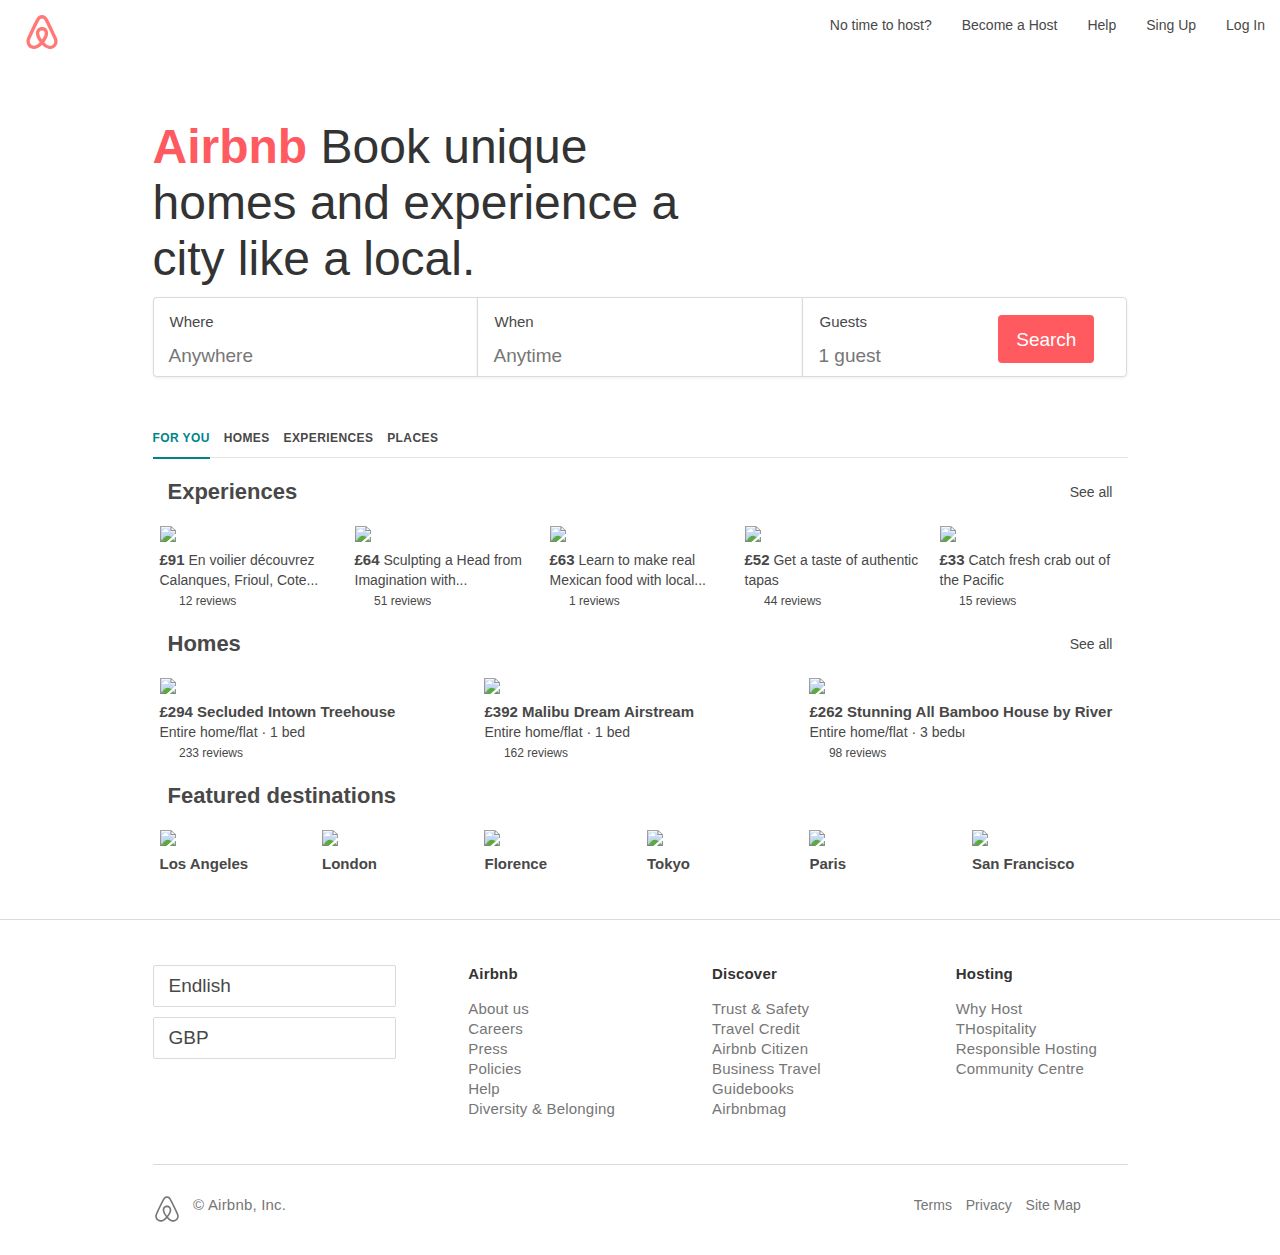
==== airbnb/index.html @ b6d13143 "init" ====
<!DOCTYPE html>
<html>
<head>
	<title></title>

	<script
		src="https://code.jquery.com/jquery-2.2.4.js"
		integrity="sha256-iT6Q9iMJYuQiMWNd9lDyBUStIq/8PuOW33aOqmvFpqI="
		crossorigin="anonymous">
	 </script>

	<!-- Latest compiled and minified CSS -->
	<link rel="stylesheet" href="https://maxcdn.bootstrapcdn.com/bootstrap/3.3.7/css/bootstrap.min.css" integrity="sha384-BVYiiSIFeK1dGmJRAkycuHAHRg32OmUcww7on3RYdg4Va+PmSTsz/K68vbdEjh4u" crossorigin="anonymous">

	<!-- Optional theme -->
	<link rel="stylesheet" href="https://maxcdn.bootstrapcdn.com/bootstrap/3.3.7/css/bootstrap-theme.min.css" integrity="sha384-rHyoN1iRsVXV4nD0JutlnGaslCJuC7uwjduW9SVrLvRYooPp2bWYgmgJQIXwl/Sp" crossorigin="anonymous">

	<!-- Latest compiled and minified JavaScript -->
	<script src="https://maxcdn.bootstrapcdn.com/bootstrap/3.3.7/js/bootstrap.min.js" integrity="sha384-Tc5IQib027qvyjSMfHjOMaLkfuWVxZxUPnCJA7l2mCWNIpG9mGCD8wGNIcPD7Txa" crossorigin="anonymous"></script>

	<script type="text/javascript" src="https://cdnjs.cloudflare.com/ajax/libs/oj.mustache/0.7.2/oj.mustache.min.js"></script>
	<link rel="stylesheet" type="text/css" href="stylesheets.css">

	<script src="https://use.fontawesome.com/b33141a820.js"></script>

</head>
<body>
	<header>
		<div class="container-fluid">
			<img class="header-icon-logo" src="[data-uri]">
			<ul class="nav navbar-nav navbar-right">
				<li><a href="#">No time to host?</a></li>
				<li><a href="#"><span>Become a Host</span></a></li>
				<li><a href="#">Help</a></li>
				<li><a href="#">Sing Up</a></li>
				<li><a href="#">Log In</a></li>
			</ul><!--and header/ul-->
		</div><!--header/container-fluid -->
		<div class="container">
			<div class="row">
				<div class="col-md-6 col-md-offset-1">
					<div class="row">
						<h1 id="h1" class="header-title">
							<span class="header-title-Airbnb">Airbnb</span> Book unique homes and experience a city like a local.
						</h1>
					</div>
				</div>
			</div><!-- header/container/row -->
		</div><!-- header/container -->

		<div class="container">
			<div class="row">
			<div class="col-md-10 col-md-offset-1">
				<div class="row">
					<div class="train train-1 col-md-4">
						<div class="row">
							<div class="col-md-12">
								<p class="header-p-up">Where</p>
							</div>
							<div class="col-md-12">
								<p class="header-p-down">Anywhere</p>
							</div>
						</div>
					</div>
					<div class="train train-2 col-md-4">
						<div class="row">
							<div class="col-md-12">
								<p class="header-p-up">When</p>
							</div>
							<div class="col-md-12">
								<p class="header-p-down">Anytime</p>
							</div>
						</div>
					</div>
					<div class="train train-3 col-md-4">
						<div class="row">
							<div class="col-md-6">
								<div class="row">
									<div class="col-md-12">
										<p class="header-p-up">Guests</p>
									</div>
									<div class="col-md-12">
										<p class="header-p-down">1 guest <i class="fa fa-angle-down fa-lg" aria-hidden="true"></i></p>
									</div>
								</div>
							</div>
							<div class="col-md-6">
								<button type="button" class="pull-right btn btn-danger">Search</button>
							</div>
						</div>
					</div>
				</div>
			</div><!-- header/col-md-10-->
			</div><!-- header/row-->
		</div> <!-- header/container -->

		<div class="container">
			<div class="row">
				<div class="header-menu">
				<div class="header-menu-border col-md-10 col-md-offset-1">
					<div class="row">
					<ul class="list-inline">
					  <li>
						  	<a class="header-menu-a" href="https://www.airbnb.co.uk/s/all?allow_override%5B%5D=&s_tag=c-EY1x9R">
						  		<span class="header-menu-active">FOR YOU</span>
						  	</a>
					  </li>
					  <li>
						  	<a class="header-menu-a" href="https://www.airbnb.co.uk/s/homes?allow_override%5B%5D=&s_tag=FFFA2FXg">
						  		<span class="header-menu-span">HOMES</span>
						  	</a>
					  </li>
					  <li>
						  	<a class="header-menu-a" href="https://www.airbnb.co.uk/s/experiences?s_tag=nIH7XFZj&allow_override%5B%5D=">
						  		<span class="header-menu-span">EXPERIENCES</span>
						  	</a>
					  </li>
					  <li>
						  	<a class="header-menu-a" href="https://www.airbnb.co.uk/s/places?s_tag=fVjv_k0y&allow_override%5B%5D=">
						  		<span class="header-menu-span">PLACES</span>
						  	</a>
					  	</li>
					</ul>
					</div>
				</div>
				</div> <!-- header/container -->
			</div><!-- header/row -->
		</div><!-- header/container -->
	</header>
	<main>
	<!--  ///////////Experiences\\\\\\\\\\ -->

		<div class="container">
			<div class="row">
				<div class="col-md-10 col-md-offset-1">
					<div class="row">
						<div class="col-md-10">
								<h3>Experiences</h3>
						</div>
						<div class="col-md-2">
							<span class="main-right-span pull-right">See all <i class="fa fa-angle-right fa-lg" aria-hidden="true"></i></span>
						</div>
					</div>
				</div>
			</div>
			<div class="row">
				<div class="col-img col-md-2 col-md-offset-1">
					<a class="main-a-reviews" href="https://www.airbnb.co.uk/experiences/20778?&source=p1&currentTab=&searchId=">

						<img class="main-img img-responsive" src="https://a0.muscache.com/im/pictures/be783293-1742-4635-860a-76c5337b50fd.jpg?aki_policy=poster">

						<span class="main-money-span">£91</span>
						<span class="main-text">En voilier découvrez Calanques, Frioul, Cote...</span>
						<br>
						<span>
							<i class="fa-star" aria-hidden="true"></i>
							<i class="fa-star" aria-hidden="true"></i>
							<i class="fa-star" aria-hidden="true"></i>
							<i class="fa-star" aria-hidden="true"></i>
							<i class="fa-star" aria-hidden="true"></i>
						</span>
						<span class="main-reviews">12 reviews</span>
					</a>
				</div>

				<div class="col-img col-md-2">
					<a class="main-a-reviews" href="https://www.airbnb.co.uk/experiences/30734?&source=p1&currentTab=&searchId=">

						<img class="main-img img-responsive" src="https://a0.muscache.com/im/pictures/451d9b17-4f71-4a93-a7b5-67acbdeb306f.jpg?aki_policy=poster">

						<span class="main-money-span">£64</span>
						<span class="main-text">Sculpting a Head from Imagination with...</span>
						<br>
						<span>
							<i class="fa-star" aria-hidden="true"></i>
							<i class="fa-star" aria-hidden="true"></i>
							<i class="fa-star" aria-hidden="true"></i>
							<i class="fa-star" aria-hidden="true"></i>
							<i class="fa-star" aria-hidden="true"></i>
						</span>
						<span class="main-reviews">51 reviews</span>
					</a>
				</div>

				<div class="col-img col-md-2">
					<a class="main-a-reviews" href="https://www.airbnb.co.uk/experiences/20778?&source=p1&currentTab=&searchId=">

						<img class="main-img img-responsive" src="https://a0.muscache.com/im/pictures/50fd3c79-08a4-463c-950e-644676125e8b.jpg?aki_policy=poster">


						<span class="main-money-span">£63</span>
						<span class="main-text">Learn to make real Mexican food with local...</span>
						<br>
						<span>
							<i class="fa-star" aria-hidden="true"></i>
							<i class="fa-star" aria-hidden="true"></i>
							<i class="fa-star" aria-hidden="true"></i>
							<i class="fa-star" aria-hidden="true"></i>
							<i class="fa-star" aria-hidden="true"></i>
						</span>
						<span class="main-reviews">1 reviews</span>
					</a>
				</div>

				<div class="col-img col-md-2">
					<a class="main-a-reviews" href="https://www.airbnb.co.uk/experiences/51496?&source=p1&currentTab=&searchId=">

						<img class="main-img img-responsive" src="https://a0.muscache.com/im/pictures/cd745e58-5dc9-40e0-86af-edb52833c4d3.jpg?aki_policy=poster">

						<span class="main-money-span">£52</span>
						<span class="main-text">Get a taste of authentic tapas</span>
						<br>
						<span>
							<i class="fa-star" aria-hidden="true"></i>
							<i class="fa-star" aria-hidden="true"></i>
							<i class="fa-star" aria-hidden="true"></i>
							<i class="fa-star" aria-hidden="true"></i>
							<i class="fa-star" aria-hidden="true"></i>
						</span>
						<span class="main-reviews">44 reviews</span>
					</a>
				</div>

				<div class="col-img col-md-2">
					<a class="main-a-reviews" href="https://www.airbnb.co.uk/experiences/21042?&source=p1&currentTab=&searchId=">

						<img class="main-img img-responsive" src="https://a0.muscache.com/im/pictures/78c20ce6-c169-4752-830c-a6e68fbf5e56.jpg?aki_policy=poster">

						<span class="main-money-span">£33</span>
						<span class="main-text">Catch fresh crab out of the Pacific</span>
						<br>
						<span>
							<i class="fa-star" aria-hidden="true"></i>
							<i class="fa-star" aria-hidden="true"></i>
							<i class="fa-star" aria-hidden="true"></i>
							<i class="fa-star" aria-hidden="true"></i>
							<i class="fa-star" aria-hidden="true"></i>
						</span>
						<span class="main-reviews">15 reviews</span>
					</a>
				</div>
				<!-- <span><i class="fa fa-angle-right fa-3x" aria-hidden="true"></i></span>	 -->
			</div>
		</div><!-- main/container -->

		<!--  ///////////homes\\\\\\\\\\ -->

		<div class="container">
			<div class="row">
				<div class="col-md-10 col-md-offset-1">
					<div class="row">
						<div class="col-md-10">
								<h3>Homes</h3>
						</div>
						<div class="col-md-2">
								<span class="main-right-span pull-right">See all <i class="fa fa-angle-right fa-lg" aria-hidden="true"></i></span>
						</div>
					</div>

					<div class="row">
						<div class="col-img col-md-4">
							<a class="main-a-reviews" href="https://www.airbnb.co.uk/rooms/1415908">

								<img class="main-img img-responsive" src="https://a0.muscache.com/im/pictures/21162888/5a0f1151_original.jpg?aki_policy=large">

								<span class="main-money-span">£294 Secluded Intown Treehouse</span>
								<br>
								<span class="main-text">Entire home/flat · 1 bed</span>
								<br>
								<span>
									<i class="fa-star" aria-hidden="true"></i>
									<i class="fa-star" aria-hidden="true"></i>
									<i class="fa-star" aria-hidden="true"></i>
									<i class="fa-star" aria-hidden="true"></i>
									<i class="fa-star" aria-hidden="true"></i>
								</span>
								<span class="main-reviews">233 reviews</span>
							</a>
						</div>
					

						<div class="col-img col-md-4">
							<a class="main-a-reviews" href="https://www.airbnb.co.uk/rooms/3406062">

								<img class="main-img img-responsive" src="https://a0.muscache.com/im/pictures/307a5575-c3a4-4b21-8127-a37875ec1239.jpg?aki_policy=large">

								<span class="main-money-span">£392 Malibu Dream Airstream </span>
								<br>
								<span class="main-text">Entire home/flat · 1 bed</span>
								<br>
								<span>
									<i class="fa-star" aria-hidden="true"></i>
									<i class="fa-star" aria-hidden="true"></i>
									<i class="fa-star" aria-hidden="true"></i>
									<i class="fa-star" aria-hidden="true"></i>
									<i class="fa-star" aria-hidden="true"></i>
								</span>
								<span class="main-reviews">162 reviews</span>
							</a>
						</div>
					

						<div class="col-img col-md-4">
							<a class="main-a-reviews" href="https://www.airbnb.co.uk/rooms/798483">

								<img class="main-img img-responsive" src="https://a0.muscache.com/im/pictures/52149945/33130c63_original.jpg?aki_policy=large">

								<span class="main-money-span">£262 Stunning All Bamboo House by River</span>
								<br>
								<span class="main-text">Entire home/flat · 3 bedы</span>
								<br>
								<span>
									<i class="fa-star" aria-hidden="true"></i>
									<i class="fa-star" aria-hidden="true"></i>
									<i class="fa-star" aria-hidden="true"></i>
									<i class="fa-star" aria-hidden="true"></i>
									<i class="fa-star" aria-hidden="true"></i>
								</span>
								<span class="main-reviews">98 reviews</span>
							</a>
						</div>
					</div>
					<!-- <span><i class="fa fa-angle-right fa-3x" aria-hidden="true"></i></span>	 -->
				</div>
			</div><!-- main/row/homes -->
		</div><!-- main/container/homes -->


		<!-- ///////////////Featured destinations\\\\\\\\\\\\\\ -->


		<div class="container">
			<div class="row">
				<div class="col-md-10 col-md-offset-1">
					<div class="row">
						<div class="col-md-10">
							<h3>Featured destinations</h3>
						</div>
					</div>
					<div class="clearfix"></div>

					<div class="row">
						<div class="col-img col-md-2">
							<a class="main-a-reviews" href="https://www.airbnb.co.uk/s/Los-Angeles--CA/all">

								<img class="main-img img-responsive" src="https://a0.muscache.com/4ea/air/r:w284-h426-sfit,e:fjpg-c75/pictures/7bff51c1-3c35-47a5-a86c-5ea75ab6be6c.jpg">

								<span class="main-money-span">Los Angeles</span>
							</a>
						</div>

						<div class="col-img col-md-2">
							<a class="main-a-reviews" href="https://www.airbnb.co.uk/s/London--United-Kingdom/all">

								<img class="main-img img-responsive" src="https://a0.muscache.com/4ea/air/r:w284-h426-sfit,e:fjpg-c75/pictures/ebbb24af-52d6-490c-89e9-16cc560140e8.jpg">

								<span class="main-money-span">London</span>
							</a>
						</div>

						<div class="col-img col-md-2">
							<a class="main-a-reviews" href="https://www.airbnb.co.uk/s/Florence--Italy/all">

								<img class="main-img img-responsive" src="https://a0.muscache.com/4ea/air/r:w284-h426-sfit,e:fjpg-c75/pictures/be1dee1c-2ce7-4efb-aca8-26d47a59514b.jpg">

								<span class="main-money-span">Florence</span>
							</a>
						</div>

						<div class="col-img col-md-2">
							<a class="main-a-reviews" href="https://www.airbnb.co.uk/s/Tokyo--Japan/all">

								<img class="main-img img-responsive" src="https://a0.muscache.com/4ea/air/r:w284-h426-sfit,e:fjpg-c75/pictures/1d8ecdb4-da01-4d35-9c9e-2ef6ca604eca.jpg">

								<span class="main-money-span">Tokyo</span>
							</a>
						</div>

						<div class="col-img col-md-2">
							<a class="main-a-reviews" href="https://www.airbnb.co.uk/s/Paris--France/all">

								<img class="main-img img-responsive" src="https://a0.muscache.com/4ea/air/r:w284-h426-sfit,e:fjpg-c75/pictures/d915ce17-d822-426d-b549-0c7b641fec56.jpg">

								<span class="main-money-span">Paris</span>
							</a>
						</div>

						<div class="col-img col-md-2">
							<a class="main-a-reviews" href="https://www.airbnb.co.uk/s/San-Francisco--CA/all">

								<img class="main-img img-responsive" src="https://a0.muscache.com/4ea/air/r:w284-h426-sfit,e:fjpg-c75/pictures/5be8a4f2-0aab-4bb8-b892-61527da7b550.jpg">

								<span class="main-money-span">San Francisco</span>
							</a>
						</div>

						<!-- <span><i class="fa fa-angle-right fa-3x" aria-hidden="true"></i></span>	 -->
					</div>
				</div>
			</div><!-- main/row/Featured destinations -->
		</div><!-- main/container/Featured destinations -->
	</main>



	<footer>
		<div class="footer-fluid container-fluid">
			<div class="row">
				<hr>
			</div>
		</div><!-- footer/container-fluid -->

		<div class="container">
			<div class="row">
				<div class="footer-main col-md-10 col-md-offset-1">
					<div class="row">
						<div class="col-md-3">
							<div class="row">
								<div class="col-md-12">
									<div class="footer-language row">
										<div class="col-md-6">
											<span class="footer-language-text">Endlish</span>
										</div>
										<div class="col-md-6">
											<i class="footer-language-icon fa fa-angle-down fa-2x" aria-hidden="true"></i>
										</div>
									</div> 
								</div>
								<div class="col-md-12">
									<div class="footer-currency row">
										<div class="col-md-6">
											<span class="footer-currency-text">GBP</span>	
										</div>
										<div class="col-md-6">
											<i class="footer-currency-icon fa fa-angle-down fa-2x" aria-hidden="true"></i>
										</div>
									</div>
								</div>
							</div>
						</div><!-- footer/col-md-3/lan+cur-->

						<div class="col-md-3">
							<ul class="list-unstyled">
							  <li class="footer-list-title">Airbnb</li>
							  <li>
							  	<a class="footer-list-a" href="https://www.airbnb.co.uk/about/about-us">About us</a>
							  </li>
							  <li class="footer-list-li">
							  	<a class="footer-list-a" href="https://www.airbnb.co.uk/careers">Careers</a>
							  </li>
							  <li class="footer-list-li">
							  	<a class="footer-list-a" href="https://press.atairbnb.com/">Press</a>
							  </li>
							  <li class="footer-list-li">
							  	<a class="footer-list-a" href="https://www.airbnb.co.uk/help/topic/250/terms---policies">Policies</a>
							  </li>
							  <li class="footer-list-li">
							  	<a class="footer-list-a" href="https://www.airbnb.co.uk/help?from=footer">Help</a>
							  </li>
							  <li class="footer-list-li">
							  	<a class="footer-list-a" href="https://www.airbnb.co.uk/diversity">Diversity & Belonging</a>
							  </li>
							</ul>
						</div><!-- footer/col-md-3/list1-->

						<div class="col-md-3">
							<ul class="list-unstyled">
							  <li class="footer-list-title">Discover</li>
							  <li>
							  	<a class="footer-list-a" href="https://www.airbnb.co.uk/trust">Trust & Safety</a>
							  </li>
							  <li class="footer-list-li">
							  	<a class="footer-list-a" href="https://www.airbnb.co.uk/invite?r=6">Travel Credit</a>
							  </li>
							  <li class="footer-list-li">
							  	<a class="footer-list-a" href="https://www.airbnbcitizen.com/">Airbnb Citizen</a>
							  </li>
							  <li class="footer-list-li">
							  	<a class="footer-list-a" href="https://www.airbnb.co.uk/work?s=footer">Business Travel</a>
							  </li>
							  <li class="footer-list-li">
							  	<a class="footer-list-a" href="https://www.airbnb.co.uk/things-to-do">Guidebooks</a>
							  </li>
							  <li class="footer-list-li">
							  	<a class="footer-list-a" href="https://airbnbmag.com/">Airbnbmag</a>
							  </li>
							</ul>
						</div><!-- footer/col-md-3/list2-->

						<div class="col-md-3">
							<ul class="list-unstyled">
							  <li class="footer-list-title">Hosting</li>
							  <li>
							  	<a class="footer-list-a" href="https://www.airbnb.co.uk/host?from_footer=1">Why Host</a>
							  </li>
							  <li class="footer-list-li">
							  	<a class="footer-list-a" href="https://www.airbnb.co.uk/hospitality">THospitality</a>
							  </li>
							  <li class="footer-list-li">
							  	<a class="footer-list-a" href="https://www.airbnb.co.uk/help/article/1379/responsible-hosting-in-the-united-kingdom">Responsible Hosting</a>
							  </li>
							  <li class="footer-list-li">
							  	<a class="footer-list-a" href="https://community.withairbnb.com/t5/Community-Center/ct-p/community-center">Community Centre</a>
							  </li>
							</ul>
						</div><!-- footer/col-md-3/list3-->

					</div><!--befor - footer-main col-md-10 col-md-offset-1 -->
				</div><!--footer-main col-md-10 col-md-offset-1-->

				<div class="col-md-10 col-md-offset-1">
					<div class="row">
						<hr>
					</div>
				</div>

				<div class="footer-handwriting col-md-10 col-md-offset-1">
					<div class="row">
						<div class="col-md-6">
							<div class="row">
								<div class="col-md-1">
									<svg viewBox="0 0 1000 1000" role="presentation" aria-hidden="true" focusable="false" style="display:block; fill:currentColor; height:2em; width:2em; color: #767676; margin-left: -15px;" data-reactid="14"><path d="M499.3 736.7c-51-64-81-120.1-91-168.1-10-39-6-70 11-93 18-27 45-40 80-40s62 13 80 40c17 23 21 54 11 93-11 49-41 105-91 168.1zm362.2 43c-7 47-39 86-83 105-85 37-169.1-22-241.1-102 119.1-149.1 141.1-265.1 90-340.2-30-43-73-64-128.1-64-111 0-172.1 94-148.1 203.1 14 59 51 126.1 110 201.1-37 41-72 70-103 88-24 13-47 21-69 23-101 15-180.1-83-144.1-184.1 5-13 15-37 32-74l1-2c55-120.1 122.1-256.1 199.1-407.2l2-5 22-42c17-31 24-45 51-62 13-8 29-12 47-12 36 0 64 21 76 38 6 9 13 21 22 36l21 41 3 6c77 151.1 144.1 287.1 199.1 407.2l1 1 20 46 12 29c9.2 23.1 11.2 46.1 8.2 70.1zm46-90.1c-7-22-19-48-34-79v-1c-71-151.1-137.1-287.1-200.1-409.2l-4-6c-45-92-77-147.1-170.1-147.1-92 0-131.1 64-171.1 147.1l-3 6c-63 122.1-129.1 258.1-200.1 409.2v2l-21 46c-8 19-12 29-13 32-51 140.1 54 263.1 181.1 263.1 1 0 5 0 10-1h14c66-8 134.1-50 203.1-125.1 69 75 137.1 117.1 203.1 125.1h14c5 1 9 1 10 1 127.1.1 232.1-123 181.1-263.1z" data-reactid="15"></path></svg>
								</div>
								<div class="col-md-10">
									<span class="footer-span-handwriting">© Airbnb, Inc.</span>
								</div>
							</div>
						</div>
						<div class="col-md-6">
							<ul class="pull-right list-inline">
							  <li>
							  	<a class="footer-handwriting-a" href="https://www.airbnb.co.uk/terms">Terms</a>
							  </li>
							  <li>
							  	<a class="footer-handwriting-a" href="https://www.airbnb.co.uk/terms/privacy_policy">Privacy</a>
							  </li>
							  <li>
							  	<a class="footer-handwriting-a" href="https://www.airbnb.co.uk/sitemaps">Site Map</a>
							  </li>
							  <li>
							  	<a class="footer-handwriting-icon" href="https://www.facebook.com/airbnbuk/?brand_redir=324826532457"><i class="fa fa-facebook fa-lg" aria-hidden="true"></i></a>
							  </li>
							  <li>
							  	<a class="footer-handwriting-icon" href="https://twitter.com/airbnb"><i class="fa fa-twitter fa-lg" aria-hidden="true"></i></a>
							  </li>
							  <li>
							  	<a class="footer-handwriting-icon" href="https://www.instagram.com/airbnb/"><i class="fa fa-instagram fa-lg" aria-hidden="true"></i></a>
							  </li>
							</ul>
						</div>
					</div>
				</div>
			</div>
		</div><!--footer/main-container-->
	</footer>
</body>
</html>
---- airbnb/stylesheets.css ----
.navbar-nav>li>a {
	padding-top: 15px;
	padding-bottom: 10px;
	color: #484848;
}

.navbar-nav>li>a:hover {
	border-bottom: 2px solid #484848;
	background-color: #FFFFFF;
}

.header-icon-logo {
	width: 34px;
	margin-top: 15px;
	margin-left: 10px;
}

#h1 {
	font-weight: 300!important;
	margin-top: 70px;
}

.header-title {
	/*margin-left: -45px;*/
	font-size: 48px;
	line-height: 56px;
}

.header-title-Airbnb {
	color: #FF5A5F;
	font-weight: 700;
	font-size: 48px;
	line-height: 56px;
}


.train {
	height: 80px;
	border: 1px solid #DBDBDB;
	box-shadow: 0 1px 3px 0px rgba(0, 0, 0, 0.08) !important;
}

.header-p-up {
	font-family: Circular,-apple-system,BlinkMacSystemFont,Roboto,Helvetica Neue,sans-serif !important;
	font-size: 15px;
	margin-top: 13px;
	margin-left: 1px;
	color: #484848;
}

.header-p-down {
	font-family: Circular,-apple-system,BlinkMacSystemFont,Roboto,Helvetica Neue,sans-serif;
	font-size: 19px;
	font-weight: normal;
	color: #767676;
	margin-bottom: 10px;
}

.fa-angle-down {
	margin-left: 7px;
}

.btn-danger {
	background-repeat: repeat-x;
	border-color: #b92c28;
	font-family: Circular,-apple-system,BlinkMacSystemFont,Roboto,Helvetica Neue,sans-serif !important;
	font-size: 19px !important;
	line-height: 15px !important;
	letter-spacing: undefined !important;
	padding-top: 0px !important;
	padding-bottom: 0px !important;
	color: #ffffff !important;
	padding-left: 18px !important;
	padding-right: 18px !important;
	border-radius: 4px !important;
	border: 0px !important;
	background: #FF5A5F !important;
	margin: 17px !important;
	margin-left: 16px !important;
	height: 48px !important;
	text-align: center !important;
	display: inline-block !important;
	float: right !important;
}

.train-1 {
	border-right: none; 
	border-radius: 4px 0 0 4px;
}

.train-2 {
	border-right: none; 
}

.train-3 {
	border-radius: 0px 4px 4px 0; 
}



.header-menu {
	margin-top: 50px;
	padding-bottom: 2px;
}
.header-menu-border{
	border-bottom: 1px solid #e4e4e4 !important;
}

a.header-menu-a:hover {
	text-decoration: none;
}
.header-menu-span {
	font-family:  Circular,-apple-system,BlinkMacSystemFont,Roboto,Helvetica Neue,sans-serif !important;
	font-size: 12px;
	font-weight: 700;
	color: #484848;
	letter-spacing: 0.4px;
}

.header-menu-active {
	border-bottom: 2px solid #008489;
	padding-bottom: 12px;
}

.header-menu-active {
	font-family:  Circular,-apple-system,BlinkMacSystemFont,Roboto,Helvetica Neue,sans-serif !important;
	font-size: 12px;
	font-weight: 700;
	color: #008489;
	letter-spacing: 0.4px;
}
/*----------main---------*/



h3 {
	font-family: Circular,-apple-system,BlinkMacSystemFont,Roboto,Helvetica Neue,sans-serif;
	font-size: 22px;
	line-height: 28px;
	color: #484848;
	font-weight: 700;
	/*margin-left: -15px;*/
	margin-bottom: 20px;
}

.main-right-span {
	margin-top: 25px;
	font-family: Circular,-apple-system,BlinkMacSystemFont,Roboto,Helvetica Neue,sans-serif;
	font-size: 14px;
	line-height: 18px;
	color: #484848;
}


.col-img {
	padding-left: 7px;
	padding-right: 7px;
}

.main-money-span {
	font-weight: 700;
	color: #484848;
	font-family: Circular,-apple-system,BlinkMacSystemFont,Roboto,Helvetica Neue,sans-serif;
	font-size: 15px;
	line-height: 18px;
}

.main-text {
	font-weight: 300;
	color: #484848;
	font-family: Circular,-apple-system,BlinkMacSystemFont,Roboto,Helvetica Neue,sans-serif;
	font-size: 14px;
	line-height: 18px;
}

.fa {
	/*font-size: 12px !important;*/
}
.fa-star {
	color: #008489;
	margin-top: 7px;
	display: inline-block;
	font: normal normal normal 14px/1 FontAwesome;
	font-size: 12px;
	text-rendering: auto;
	-webkit-font-smoothing: antialiased;
	-moz-osx-font-smoothing: grayscale;
}

.main-img {
	margin-bottom: 8px;
}

.main-reviews {
	font-size: 12px;
	color: #484848;
}

a.main-a-reviews:hover {
	text-decoration: none;
}

.fa-3x {
	font-size: 3em !important;
	margin-top: 170px;
	color: #767676;
}


/*----------footer---------*/




hr {
	border-color: #DBDBDB;
} 

.footer-language {
	border: 1px solid #DBDBDB;
    border-radius: 2px;
    margin-bottom: 10px;
}

.footer-language-text {
	font-size: 19px;
	line-height: 40px;
	font-weight: 300;
	color: #484848;
	
}
.footer-language-icon {
	padding-top: 5px;
	padding-left: 65px;
}


.footer-currency {
	border: 1px solid #DBDBDB;
    border-radius: 2px;
}

.footer-currency-text {
	font-size: 19px;
	line-height: 40px;
	font-weight: 300;
	color: #484848;
	
}
.footer-currency-icon {
	padding-top: 5px;
	padding-left: 65px;
}

.footer-list-title {
	font-size: 15px;
	font-weight: 700;
	line-height: 18px;
	letter-spacing: 0.2px;
	margin-bottom: 16px; 
}

.footer-list-a {
	font-weight: normal;
	color: #767676;
	font-family: Circular,-apple-system,BlinkMacSystemFont,Roboto,Helvetica Neue,sans-serif !important;;
	font-size: 15px;
	line-height: 20px;
	letter-spacing: 0.2px;
}

.footer-list-a:hover {
	color: #767676;
}

.list-unstyled {
	padding-left: 57px;
}

.footer-fluid {
	margin-top: 25px;
}

.footer-main {
	margin-top: 25px;
	margin-bottom: 15px;
}

.footer-span-handwriting {
	font-weight: normal;
	color: #767676;
	font-family: Circular,-apple-system,BlinkMacSystemFont,Roboto,Helvetica Neue,sans-serif;
	font-size: 15px;
	line-height: 18px;
	letter-spacing: 0.2px;
	margin-left: -15px;	
}

.list-inline {
	margin-right: -15px;
}

.footer-handwriting-a {
	color: #767676;
	font: inherit;
	font-family: Circular,-apple-system,BlinkMacSystemFont,Roboto,Helvetica Neue,sans-serif;
}

.footer-handwriting-a:hover {
	color: #767676;
}

.footer-handwriting-icon {
	color: #767676;
}

.footer-handwriting-icon:hover {
	color: #767676;
}

.footer-handwriting {
	margin-top: 10px;
	margin-bottom: 30px;
}
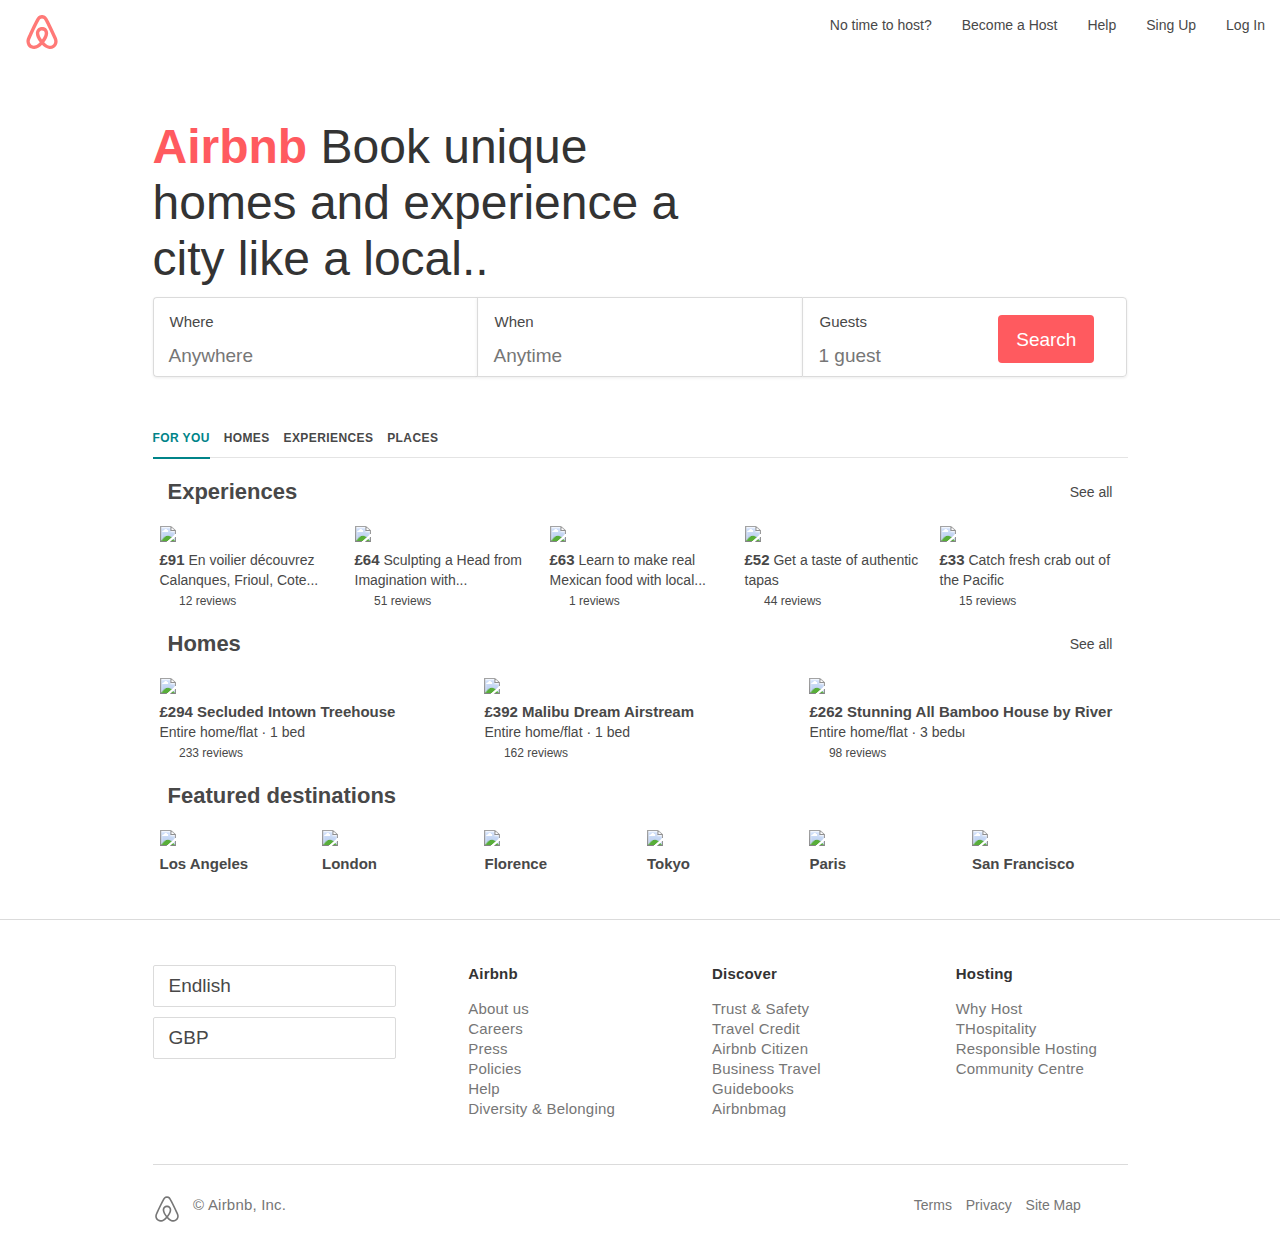
==== commit 149b5ae8: "test1" ====
--- a/airbnb/index.html
+++ b/airbnb/index.html
@@ -41,7 +41,7 @@
 				<div class="col-md-6 col-md-offset-1">
 					<div class="row">
 						<h1 id="h1" class="header-title">
-							<span class="header-title-Airbnb">Airbnb</span> Book unique homes and experience a city like a local.
+							<span class="header-title-Airbnb">Airbnb</span> Book unique homes and experience a city like a local..
 						</h1>
 					</div>
 				</div>
